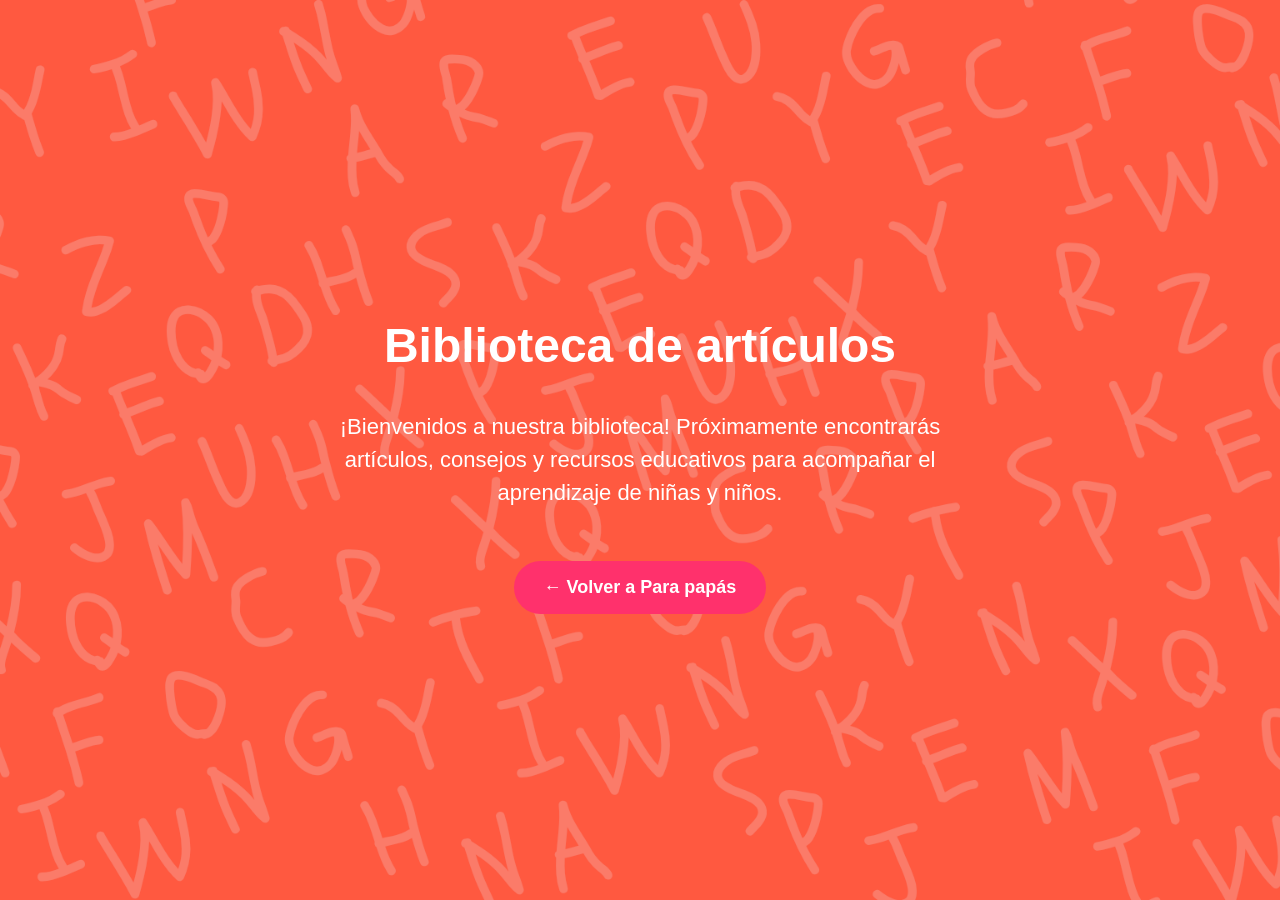
==== paginas/articulos.html @ 2ba2192f "Agregar carpetas del sitio" ====
<!DOCTYPE html>
<html lang="es">

<link rel="icon" type="image/png" href="../imagenes/icono.png">

<head>
    <meta charset="UTF-8">
    <meta name="viewport" content="width=device-width, initial-scale=1.0">
<link rel="icon" type="image/png" href="../imagenes/icono.png">
    <title>Biblioteca de artículos | Sube y Baja</title>

    <style>

        * {
            box-sizing: border-box;
        }

        body {
            margin: 0;
            min-height: 100vh;

            font-family: Arial, sans-serif;

            background-color: #ff6868;
            background-image: url("../imagenes/fondorojobb.png");
            background-size: cover;
            background-position: center;
            background-repeat: no-repeat;

            display: flex;
            flex-direction: column;
            justify-content: center;
            align-items: center;

            text-align: center;
            padding: 30px;
        }

        h1 {
            font-size: 48px;
            color: white;
            margin-bottom: 15px;
        }

        p {
            font-size: 22px;
            color: white;
            line-height: 1.5;
            max-width: 650px;
        }

        .boton-volver {
            display: inline-block;
            margin-top: 30px;
            padding: 16px 30px;

            background-color: #ff316c;
            color: white;

            font-size: 18px;
            font-weight: bold;
            text-decoration: none;

            border-radius: 30px;
            transition: transform 0.3s ease;
        }

        .boton-volver:hover {
            transform: scale(1.07);
        }

    </style>

</head>

<body>

    <h1>Biblioteca de artículos</h1>

    <p>
        ¡Bienvenidos a nuestra biblioteca!
        Próximamente encontrarás artículos, consejos y
        recursos educativos para acompañar el aprendizaje
        de niñas y niños.
    </p>

    <a href="../index.html#papas" class="boton-volver">
        ← Volver a Para papás
    </a>

</body>

</html>
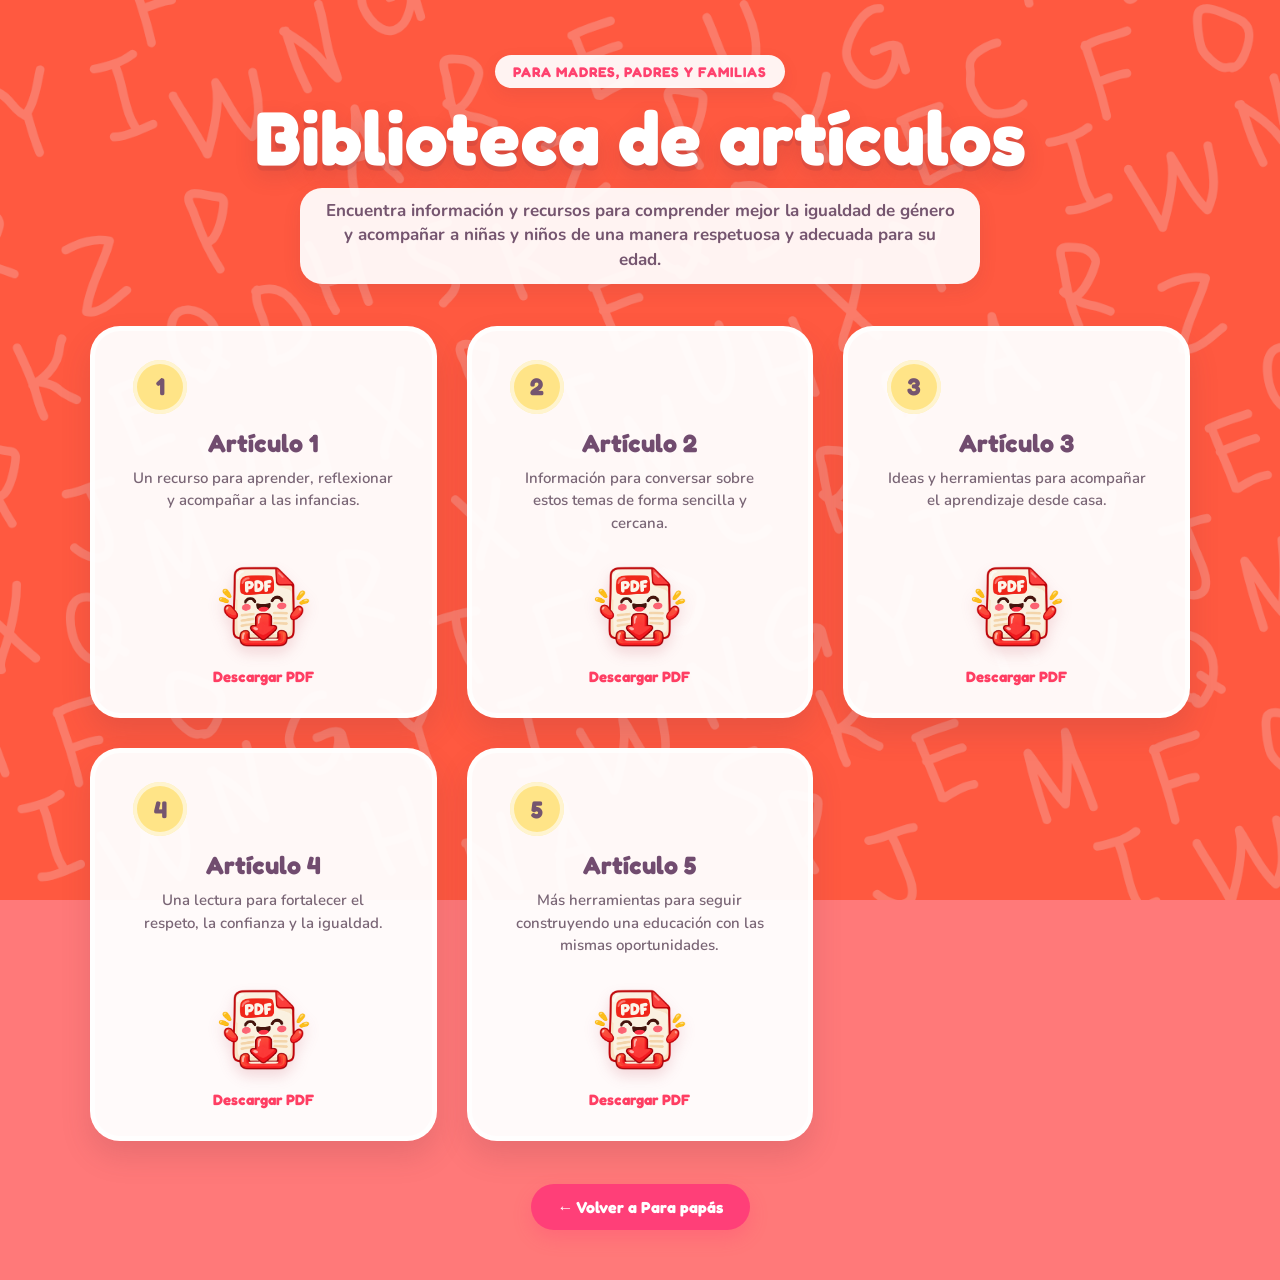
==== commit 30a94142: "articulos" ====
--- a/paginas/articulos.html
+++ b/paginas/articulos.html
@@ -1,14 +1,28 @@
-
 <!DOCTYPE html>
 <html lang="es">
 
-<link rel="icon" type="image/png" href="../imagenes/icono.png">
-
 <head>
+
     <meta charset="UTF-8">
-    <meta name="viewport" content="width=device-width, initial-scale=1.0">
-<link rel="icon" type="image/png" href="../imagenes/icono.png">
+
+    <meta
+        name="viewport"
+        content="width=device-width, initial-scale=1.0"
+    >
+
     <title>Biblioteca de artículos | Sube y Baja</title>
+
+    <link
+        rel="icon"
+        type="image/png"
+        href="../imagenes/icono.png"
+    >
+
+    <link
+        href="https://fonts.googleapis.com/css2?family=Fredoka:wght@400;500;600;700&family=Nunito:wght@400;500;600;700;800&display=swap"
+        rel="stylesheet"
+    >
+
 
     <style>
 
@@ -16,79 +30,1276 @@
             box-sizing: border-box;
         }
 
+
+        html {
+            scroll-behavior: smooth;
+        }
+
+
         body {
+
             margin: 0;
             min-height: 100vh;
 
-            font-family: Arial, sans-serif;
-
-            background-color: #ff6868;
-            background-image: url("../imagenes/fondorojobb.png");
-            background-size: cover;
-            background-position: center;
-            background-repeat: no-repeat;
-
-            display: flex;
-            flex-direction: column;
-            justify-content: center;
-            align-items: center;
-
-            text-align: center;
-            padding: 30px;
-        }
-
-        h1 {
-            font-size: 48px;
-            color: white;
-            margin-bottom: 15px;
-        }
-
-        p {
-            font-size: 22px;
-            color: white;
-            line-height: 1.5;
-            max-width: 650px;
-        }
+            font-family:
+                "Nunito",
+                sans-serif;
+
+            background-color:
+                #ff7979;
+
+            background-image:
+                url("../imagenes/fondorojobb.png");
+
+            background-size:
+                cover;
+
+            background-position:
+                center;
+
+            background-attachment:
+                fixed;
+
+            color:
+                #694d68;
+
+        }
+
+
+
+        /* =====================================
+           PÁGINA
+        ===================================== */
+
+        .pagina-articulos {
+
+            width: 100%;
+            min-height: 100vh;
+
+            padding:
+                55px 25px
+                50px;
+
+            display:
+                flex;
+
+            flex-direction:
+                column;
+
+            align-items:
+                center;
+
+        }
+
+
+
+        /* =====================================
+           ETIQUETA
+        ===================================== */
+
+        .etiqueta {
+
+            padding:
+                8px 18px;
+
+            margin-bottom:
+                10px;
+
+            background:
+                rgba(
+                    255,
+                    255,
+                    255,
+                    0.93
+                );
+
+            border-radius:
+                30px;
+
+            font-family:
+                "Fredoka",
+                sans-serif;
+
+            font-size:
+                14px;
+
+            font-weight:
+                700;
+
+            color:
+                #ff426e;
+
+            letter-spacing:
+                1px;
+
+            box-shadow:
+                0 6px 16px
+                rgba(
+                    120,
+                    50,
+                    70,
+                    0.10
+                );
+
+            animation:
+                aparecer
+                0.6s ease;
+
+        }
+
+
+
+        /* =====================================
+           TÍTULO
+        ===================================== */
+
+        .titulo {
+
+            margin:
+                0 0 10px;
+
+            font-family:
+                "Fredoka",
+                sans-serif;
+
+            font-size:
+                clamp(
+                    45px,
+                    7vw,
+                    76px
+                );
+
+            font-weight:
+                700;
+
+            color:
+                white;
+
+            text-align:
+                center;
+
+            line-height:
+                1.05;
+
+            text-shadow:
+                0 5px 0
+                rgba(
+                    120,
+                    50,
+                    70,
+                    0.15
+                ),
+                0 9px 22px
+                rgba(
+                    100,
+                    40,
+                    60,
+                    0.18
+                );
+
+            animation:
+                aparecer
+                0.7s ease;
+
+        }
+
+
+
+        /* =====================================
+           SUBTÍTULO
+        ===================================== */
+
+        .subtitulo {
+
+            max-width:
+                680px;
+
+            margin:
+                0 auto
+                42px;
+
+            padding:
+                11px 23px;
+
+            background:
+                rgba(
+                    255,
+                    255,
+                    255,
+                    0.93
+                );
+
+            border-radius:
+                22px;
+
+            font-size:
+                17px;
+
+            font-weight:
+                700;
+
+            line-height:
+                1.45;
+
+            text-align:
+                center;
+
+            color:
+                #75556f;
+
+            box-shadow:
+                0 7px 18px
+                rgba(
+                    100,
+                    50,
+                    70,
+                    0.10
+                );
+
+            animation:
+                aparecer
+                0.8s ease;
+
+        }
+
+
+
+        /* =====================================
+           ARTÍCULOS
+        ===================================== */
+
+        .contenedor-articulos {
+
+            width: 100%;
+
+            max-width:
+                1100px;
+
+            display:
+                grid;
+
+            grid-template-columns:
+                repeat(
+                    3,
+                    1fr
+                );
+
+            gap:
+                30px;
+
+            align-items:
+                stretch;
+
+        }
+
+
+
+        /* =====================================
+           TARJETAS
+        ===================================== */
+
+        .articulo {
+
+            position:
+                relative;
+
+            overflow:
+                hidden;
+
+            padding:
+                29px 22px
+                27px;
+
+            display:
+                flex;
+
+            flex-direction:
+                column;
+
+            align-items:
+                center;
+
+            justify-content:
+                space-between;
+
+            text-align:
+                center;
+
+            background:
+                rgba(
+                    255,
+                    255,
+                    255,
+                    0.96
+                );
+
+            border:
+                5px solid
+                rgba(
+                    255,
+                    255,
+                    255,
+                    0.78
+                );
+
+            border-radius:
+                30px;
+
+            box-shadow:
+                0 15px 30px
+                rgba(
+                    110,
+                    50,
+                    70,
+                    0.16
+                );
+
+            opacity:
+                0;
+
+            transform:
+                translateY(
+                    40px
+                );
+
+            animation:
+                entradaTarjeta
+                0.75s
+                ease
+                forwards;
+
+            transition:
+                transform
+                0.3s ease,
+                box-shadow
+                0.3s ease;
+
+        }
+
+
+
+        .articulo:nth-child(1) {
+            animation-delay: 0.10s;
+        }
+
+        .articulo:nth-child(2) {
+            animation-delay: 0.20s;
+        }
+
+        .articulo:nth-child(3) {
+            animation-delay: 0.30s;
+        }
+
+        .articulo:nth-child(4) {
+            animation-delay: 0.40s;
+        }
+
+        .articulo:nth-child(5) {
+            animation-delay: 0.50s;
+        }
+
+
+
+        /* =====================================
+           CÍRCULO DE NÚMERO
+        ===================================== */
+
+        .numero {
+
+            width:
+                54px;
+
+            height:
+                54px;
+
+            margin-bottom:
+                14px;
+
+            display:
+                flex;
+
+            align-items:
+                center;
+
+            justify-content:
+                center;
+
+            border-radius:
+                50%;
+
+            background:
+                #ffe487;
+
+            color:
+                #75556f;
+
+            font-family:
+                "Fredoka",
+                sans-serif;
+
+            font-size:
+                24px;
+
+            font-weight:
+                700;
+
+            box-shadow:
+                inset 0 0 0
+                4px
+                rgba(
+                    255,
+                    255,
+                    255,
+                    0.60
+                );
+
+        }
+
+
+
+        /* =====================================
+           TEXTOS
+        ===================================== */
+
+        .articulo h2 {
+
+            margin:
+                0 0 9px;
+
+            font-family:
+                "Fredoka",
+                sans-serif;
+
+            font-size:
+                25px;
+
+            font-weight:
+                700;
+
+            color:
+                #714c6f;
+
+        }
+
+
+        .articulo p {
+
+            margin:
+                0 0 20px;
+
+            max-width:
+                260px;
+
+            font-size:
+                15px;
+
+            font-weight:
+                600;
+
+            line-height:
+                1.5;
+
+            color:
+                #796575;
+
+        }
+
+
+
+        /* =====================================
+           BOTÓN PDF
+        ===================================== */
+
+        .boton-pdf {
+
+            display:
+                flex;
+
+            flex-direction:
+                column;
+
+            align-items:
+                center;
+
+            justify-content:
+                center;
+
+            text-decoration:
+                none;
+
+            font-family:
+                "Fredoka",
+                sans-serif;
+
+            color:
+                #ff3e63;
+
+            font-weight:
+                700;
+
+            touch-action:
+                manipulation;
+
+            -webkit-tap-highlight-color:
+                transparent;
+
+        }
+
+
+
+        .boton-pdf img {
+
+            display:
+                block;
+
+            width:
+                105px;
+
+            height:
+                auto;
+
+            margin-bottom:
+                8px;
+
+            pointer-events:
+                none;
+
+            transform-origin:
+                center;
+
+            animation:
+                flotarPDF
+                2.3s
+                ease-in-out
+                infinite;
+
+            filter:
+                drop-shadow(
+                    0 7px 7px
+                    rgba(
+                        180,
+                        45,
+                        65,
+                        0.16
+                    )
+                );
+
+        }
+
+
+
+        .boton-pdf span {
+
+            font-size:
+                15px;
+
+            font-weight:
+                700;
+
+        }
+
+
+
+        /* =====================================
+           ANIMACIONES
+        ===================================== */
+
+        @keyframes aparecer {
+
+            from {
+
+                opacity:
+                    0;
+
+                transform:
+                    translateY(
+                        -15px
+                    );
+
+            }
+
+
+            to {
+
+                opacity:
+                    1;
+
+                transform:
+                    translateY(
+                        0
+                    );
+
+            }
+
+        }
+
+
+
+        @keyframes entradaTarjeta {
+
+            from {
+
+                opacity:
+                    0;
+
+                transform:
+                    translateY(
+                        40px
+                    );
+
+            }
+
+
+            to {
+
+                opacity:
+                    1;
+
+                transform:
+                    translateY(
+                        0
+                    );
+
+            }
+
+        }
+
+
+
+        @keyframes flotarPDF {
+
+            0% {
+
+                transform:
+                    translateY(
+                        0
+                    )
+                    rotate(
+                        0deg
+                    );
+
+            }
+
+
+            50% {
+
+                transform:
+                    translateY(
+                        -7px
+                    )
+                    rotate(
+                        -2deg
+                    );
+
+            }
+
+
+            100% {
+
+                transform:
+                    translateY(
+                        0
+                    )
+                    rotate(
+                        0deg
+                    );
+
+            }
+
+        }
+
+
+
+        @keyframes sacudirPDF {
+
+            0% {
+
+                transform:
+                    scale(1)
+                    rotate(0deg);
+
+            }
+
+
+            25% {
+
+                transform:
+                    scale(1.1)
+                    rotate(-6deg);
+
+            }
+
+
+            50% {
+
+                transform:
+                    scale(1.12)
+                    rotate(6deg);
+
+            }
+
+
+            75% {
+
+                transform:
+                    scale(1.08)
+                    rotate(-3deg);
+
+            }
+
+
+            100% {
+
+                transform:
+                    scale(1)
+                    rotate(0deg);
+
+            }
+
+        }
+
+
+
+        /* =====================================
+           HOVER PC
+        ===================================== */
+
+        @media
+        (hover: hover)
+        and
+        (pointer: fine) {
+
+            .articulo:hover {
+
+                transform:
+                    translateY(
+                        -8px
+                    );
+
+                box-shadow:
+                    0 21px 36px
+                    rgba(
+                        110,
+                        50,
+                        70,
+                        0.23
+                    );
+
+            }
+
+
+            .boton-pdf:hover img {
+
+                animation:
+                    sacudirPDF
+                    0.55s
+                    ease-in-out;
+
+            }
+
+        }
+
+
+
+        .boton-pdf:active img {
+
+            transform:
+                scale(
+                    0.90
+                );
+
+        }
+
+
+
+        /* =====================================
+           BOTÓN VOLVER
+        ===================================== */
 
         .boton-volver {
-            display: inline-block;
-            margin-top: 30px;
-            padding: 16px 30px;
-
-            background-color: #ff316c;
-            color: white;
-
-            font-size: 18px;
-            font-weight: bold;
-            text-decoration: none;
-
-            border-radius: 30px;
-            transition: transform 0.3s ease;
-        }
+
+            display:
+                inline-block;
+
+            margin-top:
+                43px;
+
+            padding:
+                13px 27px;
+
+            background:
+                #ff3f78;
+
+            color:
+                white;
+
+            border-radius:
+                28px;
+
+            text-decoration:
+                none;
+
+            font-family:
+                "Fredoka",
+                sans-serif;
+
+            font-size:
+                16px;
+
+            font-weight:
+                700;
+
+            box-shadow:
+                0 8px 18px
+                rgba(
+                    255,
+                    63,
+                    120,
+                    0.28
+                );
+
+            transition:
+                transform
+                0.25s ease,
+                background
+                0.25s ease;
+
+        }
+
+
 
         .boton-volver:hover {
-            transform: scale(1.07);
+
+            background:
+                #e72e68;
+
+            transform:
+                translateY(
+                    -4px
+                );
+
+        }
+
+
+
+        /* =====================================
+           TABLET
+        ===================================== */
+
+        @media
+        (max-width: 900px) {
+
+            .contenedor-articulos {
+
+                grid-template-columns:
+                    repeat(
+                        2,
+                        1fr
+                    );
+
+            }
+
+        }
+
+
+
+        /* =====================================
+           CELULAR
+        ===================================== */
+
+        @media
+        (max-width: 620px) {
+
+            body {
+
+                background-attachment:
+                    scroll;
+
+            }
+
+
+            .pagina-articulos {
+
+                padding:
+                    35px 17px
+                    40px;
+
+            }
+
+
+            .titulo {
+
+                font-size:
+                    43px;
+
+            }
+
+
+            .subtitulo {
+
+                margin-bottom:
+                    30px;
+
+                font-size:
+                    15px;
+
+            }
+
+
+            .contenedor-articulos {
+
+                width:
+                    min(
+                        100%,
+                        340px
+                    );
+
+                grid-template-columns:
+                    1fr;
+
+                gap:
+                    27px;
+
+            }
+
+
+            .articulo {
+
+                padding:
+                    26px 20px;
+
+            }
+
+
+            .boton-pdf img {
+
+                width:
+                    110px;
+
+            }
+
+        }
+
+
+
+        @media
+        (prefers-reduced-motion: reduce) {
+
+            .etiqueta,
+            .titulo,
+            .subtitulo,
+            .articulo {
+
+                opacity:
+                    1;
+
+                transform:
+                    none;
+
+                animation:
+                    none;
+
+            }
+
+
+            .boton-pdf img {
+
+                animation:
+                    none;
+
+            }
+
         }
 
     </style>
 
 </head>
 
+
+
 <body>
 
-    <h1>Biblioteca de artículos</h1>
-
-    <p>
-        ¡Bienvenidos a nuestra biblioteca!
-        Próximamente encontrarás artículos, consejos y
-        recursos educativos para acompañar el aprendizaje
-        de niñas y niños.
+
+<main class="pagina-articulos">
+
+
+    <div class="etiqueta">
+        PARA MADRES, PADRES Y FAMILIAS
+    </div>
+
+
+    <h1 class="titulo">
+        Biblioteca de artículos
+    </h1>
+
+
+    <p class="subtitulo">
+        Encuentra información y recursos para comprender
+        mejor la igualdad de género y acompañar a niñas
+        y niños de una manera respetuosa y adecuada para
+        su edad.
     </p>
 
-    <a href="../index.html#papas" class="boton-volver">
+
+
+    <section class="contenedor-articulos">
+
+
+
+        <!-- ARTÍCULO 1 -->
+
+        <article class="articulo">
+
+
+            <div>
+
+                <div class="numero">
+                    1
+                </div>
+
+
+                <h2>
+                    Artículo 1
+                </h2>
+
+
+                <p>
+                    Un recurso para aprender,
+                    reflexionar y acompañar a
+                    las infancias.
+                </p>
+
+            </div>
+
+
+            <a
+                href="../articulospdf/articulo1.pdf"
+                download="articulo1.pdf"
+                class="boton-pdf"
+            >
+
+                <img
+                    src="../imagenes/cuentosdescarga.png"
+                    alt="Descargar artículo 1"
+                >
+
+                <span>
+                    Descargar PDF
+                </span>
+
+            </a>
+
+
+        </article>
+
+
+
+        <!-- ARTÍCULO 2 -->
+
+        <article class="articulo">
+
+
+            <div>
+
+                <div class="numero">
+                    2
+                </div>
+
+
+                <h2>
+                    Artículo 2
+                </h2>
+
+
+                <p>
+                    Información para conversar
+                    sobre estos temas de forma
+                    sencilla y cercana.
+                </p>
+
+            </div>
+
+
+            <a
+                href="../articulospdf/articulo2.pdf"
+                download="articulo2.pdf"
+                class="boton-pdf"
+            >
+
+                <img
+                    src="../imagenes/cuentosdescarga.png"
+                    alt="Descargar artículo 2"
+                >
+
+                <span>
+                    Descargar PDF
+                </span>
+
+            </a>
+
+
+        </article>
+
+
+
+        <!-- ARTÍCULO 3 -->
+
+        <article class="articulo">
+
+
+            <div>
+
+                <div class="numero">
+                    3
+                </div>
+
+
+                <h2>
+                    Artículo 3
+                </h2>
+
+
+                <p>
+                    Ideas y herramientas para
+                    acompañar el aprendizaje
+                    desde casa.
+                </p>
+
+            </div>
+
+
+            <a
+                href="../articulospdf/articulo3.pdf"
+                download="articulo3.pdf"
+                class="boton-pdf"
+            >
+
+                <img
+                    src="../imagenes/cuentosdescarga.png"
+                    alt="Descargar artículo 3"
+                >
+
+                <span>
+                    Descargar PDF
+                </span>
+
+            </a>
+
+
+        </article>
+
+
+
+        <!-- ARTÍCULO 4 -->
+
+        <article class="articulo">
+
+
+            <div>
+
+                <div class="numero">
+                    4
+                </div>
+
+
+                <h2>
+                    Artículo 4
+                </h2>
+
+
+                <p>
+                    Una lectura para fortalecer
+                    el respeto, la confianza
+                    y la igualdad.
+                </p>
+
+            </div>
+
+
+            <a
+                href="../articulospdf/articulo4.pdf"
+                download="articulo4.pdf"
+                class="boton-pdf"
+            >
+
+                <img
+                    src="../imagenes/cuentosdescarga.png"
+                    alt="Descargar artículo 4"
+                >
+
+                <span>
+                    Descargar PDF
+                </span>
+
+            </a>
+
+
+        </article>
+
+
+
+        <!-- ARTÍCULO 5 -->
+
+        <article class="articulo">
+
+
+            <div>
+
+                <div class="numero">
+                    5
+                </div>
+
+
+                <h2>
+                    Artículo 5
+                </h2>
+
+
+                <p>
+                    Más herramientas para seguir
+                    construyendo una educación
+                    con las mismas oportunidades.
+                </p>
+
+            </div>
+
+
+            <a
+                href="../articulospdf/articulo5.pdf"
+                download="articulo5.pdf"
+                class="boton-pdf"
+            >
+
+                <img
+                    src="../imagenes/cuentosdescarga.png"
+                    alt="Descargar artículo 5"
+                >
+
+                <span>
+                    Descargar PDF
+                </span>
+
+            </a>
+
+
+        </article>
+
+
+    </section>
+
+
+
+    <a
+        href="../index.html#papas"
+        class="boton-volver"
+    >
         ← Volver a Para papás
     </a>
 
+
+</main>
+
+
 </body>
 
 </html>
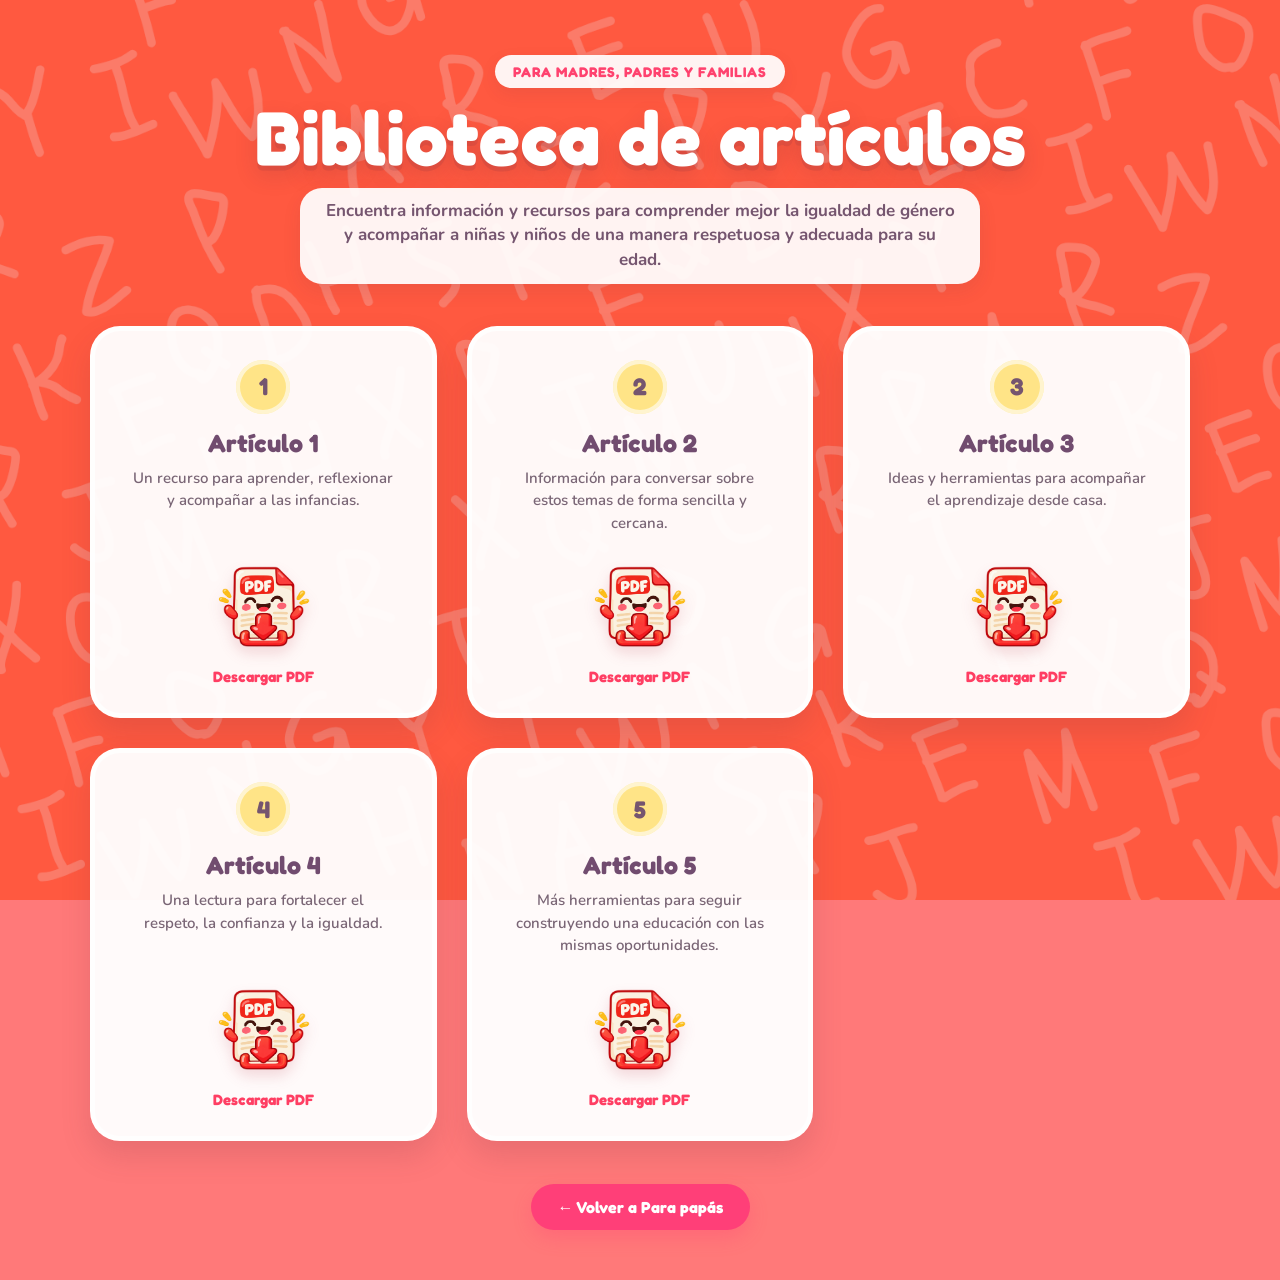
==== commit 770db01e: "Nuevos" ====
--- a/paginas/articulos.html
+++ b/paginas/articulos.html
@@ -23,18 +23,15 @@
         rel="stylesheet"
     >
 
-
     <style>
 
         * {
             box-sizing: border-box;
         }
 
-
         html {
             scroll-behavior: smooth;
         }
-
 
         body {
 
@@ -66,7 +63,6 @@
         }
 
 
-
         /* =====================================
            PÁGINA
         ===================================== */
@@ -90,7 +86,6 @@
                 center;
 
         }
-
 
 
         /* =====================================
@@ -146,7 +141,6 @@
                 0.6s ease;
 
         }
-
 
 
         /* =====================================
@@ -204,7 +198,6 @@
         }
 
 
-
         /* =====================================
            SUBTÍTULO
         ===================================== */
@@ -263,9 +256,8 @@
         }
 
 
-
-        /* =====================================
-           ARTÍCULOS
+        /* =====================================
+           CONTENEDOR
         ===================================== */
 
         .contenedor-articulos {
@@ -291,7 +283,6 @@
                 stretch;
 
         }
-
 
 
         /* =====================================
@@ -377,7 +368,6 @@
         }
 
 
-
         .articulo:nth-child(1) {
             animation-delay: 0.10s;
         }
@@ -399,9 +389,8 @@
         }
 
 
-
-        /* =====================================
-           CÍRCULO DE NÚMERO
+        /* =====================================
+           NÚMERO
         ===================================== */
 
         .numero {
@@ -412,7 +401,8 @@
             height:
                 54px;
 
-            margin-bottom:
+            margin:
+                0 auto
                 14px;
 
             display:
@@ -456,7 +446,6 @@
         }
 
 
-
         /* =====================================
            TEXTOS
         ===================================== */
@@ -505,7 +494,6 @@
         }
 
 
-
         /* =====================================
            BOTÓN PDF
         ===================================== */
@@ -544,7 +532,6 @@
                 transparent;
 
         }
-
 
 
         .boton-pdf img {
@@ -587,7 +574,6 @@
         }
 
 
-
         .boton-pdf span {
 
             font-size:
@@ -597,7 +583,6 @@
                 700;
 
         }
-
 
 
         /* =====================================
@@ -618,7 +603,6 @@
 
             }
 
-
             to {
 
                 opacity:
@@ -634,7 +618,6 @@
         }
 
 
-
         @keyframes entradaTarjeta {
 
             from {
@@ -649,7 +632,6 @@
 
             }
 
-
             to {
 
                 opacity:
@@ -663,7 +645,6 @@
             }
 
         }
-
 
 
         @keyframes flotarPDF {
@@ -680,7 +661,6 @@
 
             }
 
-
             50% {
 
                 transform:
@@ -693,7 +673,6 @@
 
             }
 
-
             100% {
 
                 transform:
@@ -709,59 +688,33 @@
         }
 
 
-
         @keyframes sacudirPDF {
 
             0% {
-
-                transform:
-                    scale(1)
-                    rotate(0deg);
-
-            }
-
+                transform: scale(1) rotate(0deg);
+            }
 
             25% {
-
-                transform:
-                    scale(1.1)
-                    rotate(-6deg);
-
-            }
-
+                transform: scale(1.1) rotate(-6deg);
+            }
 
             50% {
-
-                transform:
-                    scale(1.12)
-                    rotate(6deg);
-
-            }
-
+                transform: scale(1.12) rotate(6deg);
+            }
 
             75% {
-
-                transform:
-                    scale(1.08)
-                    rotate(-3deg);
-
-            }
-
+                transform: scale(1.08) rotate(-3deg);
+            }
 
             100% {
-
-                transform:
-                    scale(1)
-                    rotate(0deg);
-
-            }
-
-        }
-
-
-
-        /* =====================================
-           HOVER PC
+                transform: scale(1) rotate(0deg);
+            }
+
+        }
+
+
+        /* =====================================
+           HOVER
         ===================================== */
 
         @media
@@ -800,7 +753,6 @@
         }
 
 
-
         .boton-pdf:active img {
 
             transform:
@@ -811,9 +763,8 @@
         }
 
 
-
-        /* =====================================
-           BOTÓN VOLVER
+        /* =====================================
+           VOLVER
         ===================================== */
 
         .boton-volver {
@@ -867,7 +818,6 @@
         }
 
 
-
         .boton-volver:hover {
 
             background:
@@ -879,7 +829,6 @@
                 );
 
         }
-
 
 
         /* =====================================
@@ -902,7 +851,6 @@
         }
 
 
-
         /* =====================================
            CELULAR
         ===================================== */
@@ -981,7 +929,6 @@
         }
 
 
-
         @media
         (prefers-reduced-motion: reduce) {
 
@@ -1016,7 +963,6 @@
 </head>
 
 
-
 <body>
 
 
@@ -1036,20 +982,17 @@
     <p class="subtitulo">
         Encuentra información y recursos para comprender
         mejor la igualdad de género y acompañar a niñas
-        y niños de una manera respetuosa y adecuada para
-        su edad.
+        y niños de una manera respetuosa y adecuada
+        para su edad.
     </p>
 
 
-
     <section class="contenedor-articulos">
 
 
-
         <!-- ARTÍCULO 1 -->
 
         <article class="articulo">
-
 
             <div>
 
@@ -1057,23 +1000,21 @@
                     1
                 </div>
 
-
                 <h2>
                     Artículo 1
                 </h2>
 
-
                 <p>
                     Un recurso para aprender,
-                    reflexionar y acompañar a
-                    las infancias.
+                    reflexionar y acompañar
+                    a las infancias.
                 </p>
 
             </div>
 
 
             <a
-                href="../articulospdf/articulo1.pdf"
+                href="../articulos/articulo1.pdf"
                 download="articulo1.pdf"
                 class="boton-pdf"
             >
@@ -1089,15 +1030,12 @@
 
             </a>
 
-
         </article>
 
 
-
         <!-- ARTÍCULO 2 -->
 
         <article class="articulo">
-
 
             <div>
 
@@ -1105,11 +1043,9 @@
                     2
                 </div>
 
-
                 <h2>
                     Artículo 2
                 </h2>
-
 
                 <p>
                     Información para conversar
@@ -1121,7 +1057,7 @@
 
 
             <a
-                href="../articulospdf/articulo2.pdf"
+                href="../articulos/articulo2.pdf"
                 download="articulo2.pdf"
                 class="boton-pdf"
             >
@@ -1137,15 +1073,12 @@
 
             </a>
 
-
         </article>
 
 
-
         <!-- ARTÍCULO 3 -->
 
         <article class="articulo">
-
 
             <div>
 
@@ -1153,15 +1086,13 @@
                     3
                 </div>
 
-
                 <h2>
                     Artículo 3
                 </h2>
 
-
                 <p>
-                    Ideas y herramientas para
-                    acompañar el aprendizaje
+                    Ideas y herramientas
+                    para acompañar el aprendizaje
                     desde casa.
                 </p>
 
@@ -1169,7 +1100,7 @@
 
 
             <a
-                href="../articulospdf/articulo3.pdf"
+                href="../articulos/articulo3.pdf"
                 download="articulo3.pdf"
                 class="boton-pdf"
             >
@@ -1185,15 +1116,12 @@
 
             </a>
 
-
         </article>
 
 
-
         <!-- ARTÍCULO 4 -->
 
         <article class="articulo">
-
 
             <div>
 
@@ -1201,11 +1129,9 @@
                     4
                 </div>
 
-
                 <h2>
                     Artículo 4
                 </h2>
-
 
                 <p>
                     Una lectura para fortalecer
@@ -1217,7 +1143,7 @@
 
 
             <a
-                href="../articulospdf/articulo4.pdf"
+                href="../articulos/articulo4.pdf"
                 download="articulo4.pdf"
                 class="boton-pdf"
             >
@@ -1233,15 +1159,12 @@
 
             </a>
 
-
         </article>
 
 
-
         <!-- ARTÍCULO 5 -->
 
         <article class="articulo">
-
 
             <div>
 
@@ -1249,11 +1172,9 @@
                     5
                 </div>
 
-
                 <h2>
                     Artículo 5
                 </h2>
-
 
                 <p>
                     Más herramientas para seguir
@@ -1265,7 +1186,7 @@
 
 
             <a
-                href="../articulospdf/articulo5.pdf"
+                href="../articulos/articulo5.pdf"
                 download="articulo5.pdf"
                 class="boton-pdf"
             >
@@ -1281,12 +1202,10 @@
 
             </a>
 
-
         </article>
 
 
     </section>
-
 
 
     <a
